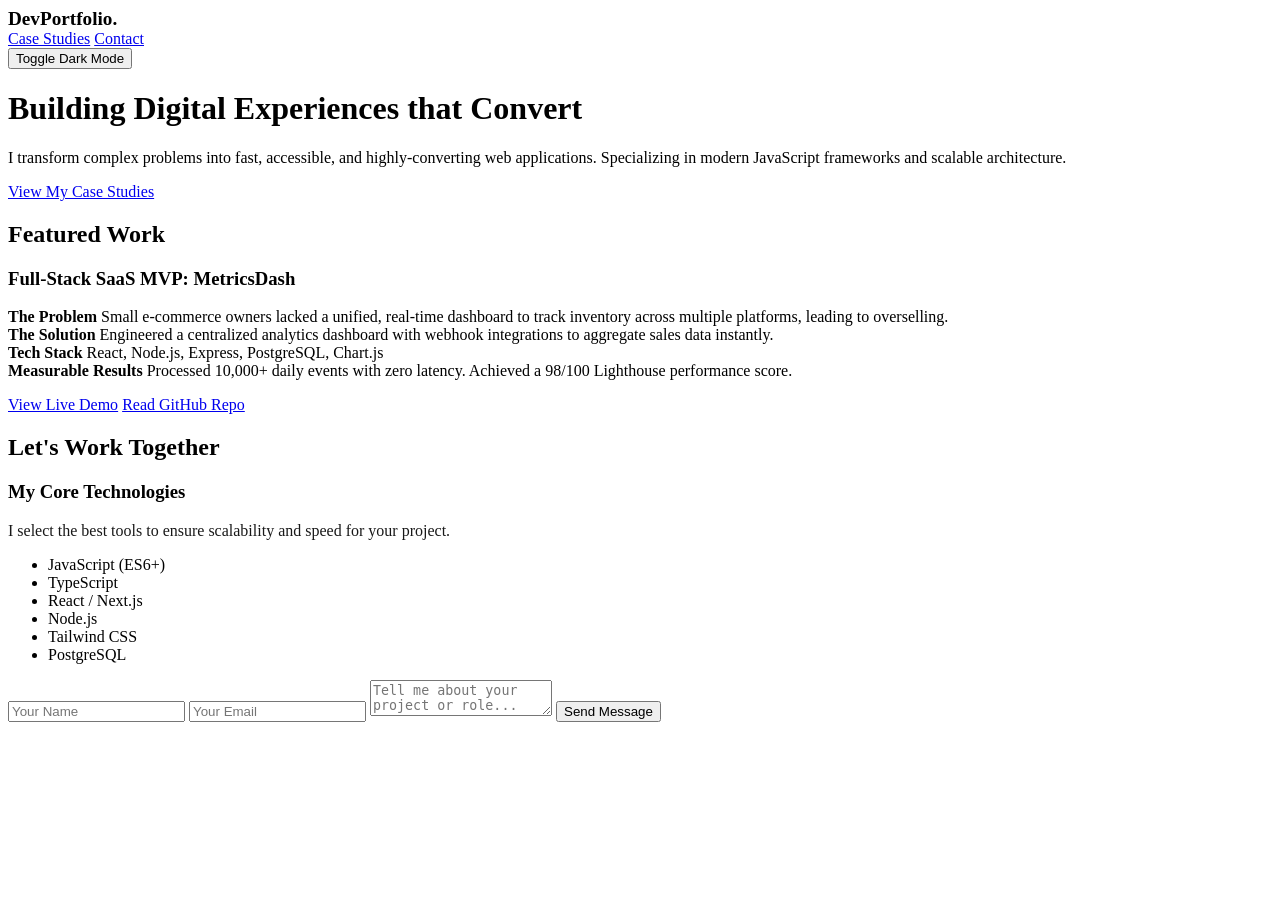
==== index.html @ 39e11078 "Create index.html" ====
<!DOCTYPE html>
<html lang="en">
<head>
    <meta charset="UTF-8">
    <meta name="viewport" content="width=device-width, initial-scale=1.0">
    <title>Developer Portfolio</title>
    <link rel="stylesheet" href="style.css">
    <script src="script.js" defer></script>
</head>
<body>
    <nav>
        <div style="font-weight: bold; font-size: 1.2rem;">DevPortfolio.</div>
        <div class="nav-links">
            <a href="#work">Case Studies</a>
            <a href="#contact">Contact</a>
        </div>
        <button id="theme-toggle">Toggle Dark Mode</button>
    </nav>

    <header class="hero">
        <h1>Building Digital Experiences that Convert</h1>
        <p>I transform complex problems into fast, accessible, and highly-converting web applications. Specializing in modern JavaScript frameworks and scalable architecture.</p>
        <a href="#work" class="btn">View My Case Studies</a>
    </header>

    <section id="work" class="projects">
        <h2 class="section-title">Featured Work</h2>
        <div class="project-card">
            <h3>Full-Stack SaaS MVP: MetricsDash</h3>
            <div class="case-study-grid">
                <div class="case-block">
                    <strong>The Problem</strong>
                    Small e-commerce owners lacked a unified, real-time dashboard to track inventory across multiple platforms, leading to overselling.
                </div>
                <div class="case-block">
                    <strong>The Solution</strong>
                    Engineered a centralized analytics dashboard with webhook integrations to aggregate sales data instantly.
                </div>
                <div class="case-block">
                    <strong>Tech Stack</strong>
                    React, Node.js, Express, PostgreSQL, Chart.js
                </div>
                <div class="case-block">
                    <strong>Measurable Results</strong>
                    Processed 10,000+ daily events with zero latency. Achieved a 98/100 Lighthouse performance score.
                </div>
            </div>
            <div style="margin-top: 1rem;">
                <a href="#" class="btn-outline">View Live Demo</a>
                <a href="#" class="btn-outline">Read GitHub Repo</a>
            </div>
        </div>
    </section>

    <section id="contact" class="contact-section">
        <h2 class="section-title">Let's Work Together</h2>
        <div class="contact-grid">
            <div class="tech-stack">
                <h3>My Core Technologies</h3>
                <p style="margin-top: 0.5rem; opacity: 0.9;">I select the best tools to ensure scalability and speed for your project.</p>
                <ul>
                    <li>JavaScript (ES6+)</li>
                    <li>TypeScript</li>
                    <li>React / Next.js</li>
                    <li>Node.js</li>
                    <li>Tailwind CSS</li>
                    <li>PostgreSQL</li>
                </ul>
            </div>
            
            <form class="contact-form" id="contactForm">
                <input type="text" placeholder="Your Name" required>
                <input type="email" placeholder="Your Email" required>
                <textarea placeholder="Tell me about your project or role..." required></textarea>
                <button type="submit" class="btn">Send Message</button>
            </form>
        </div>
    </section>
</body>
</html>
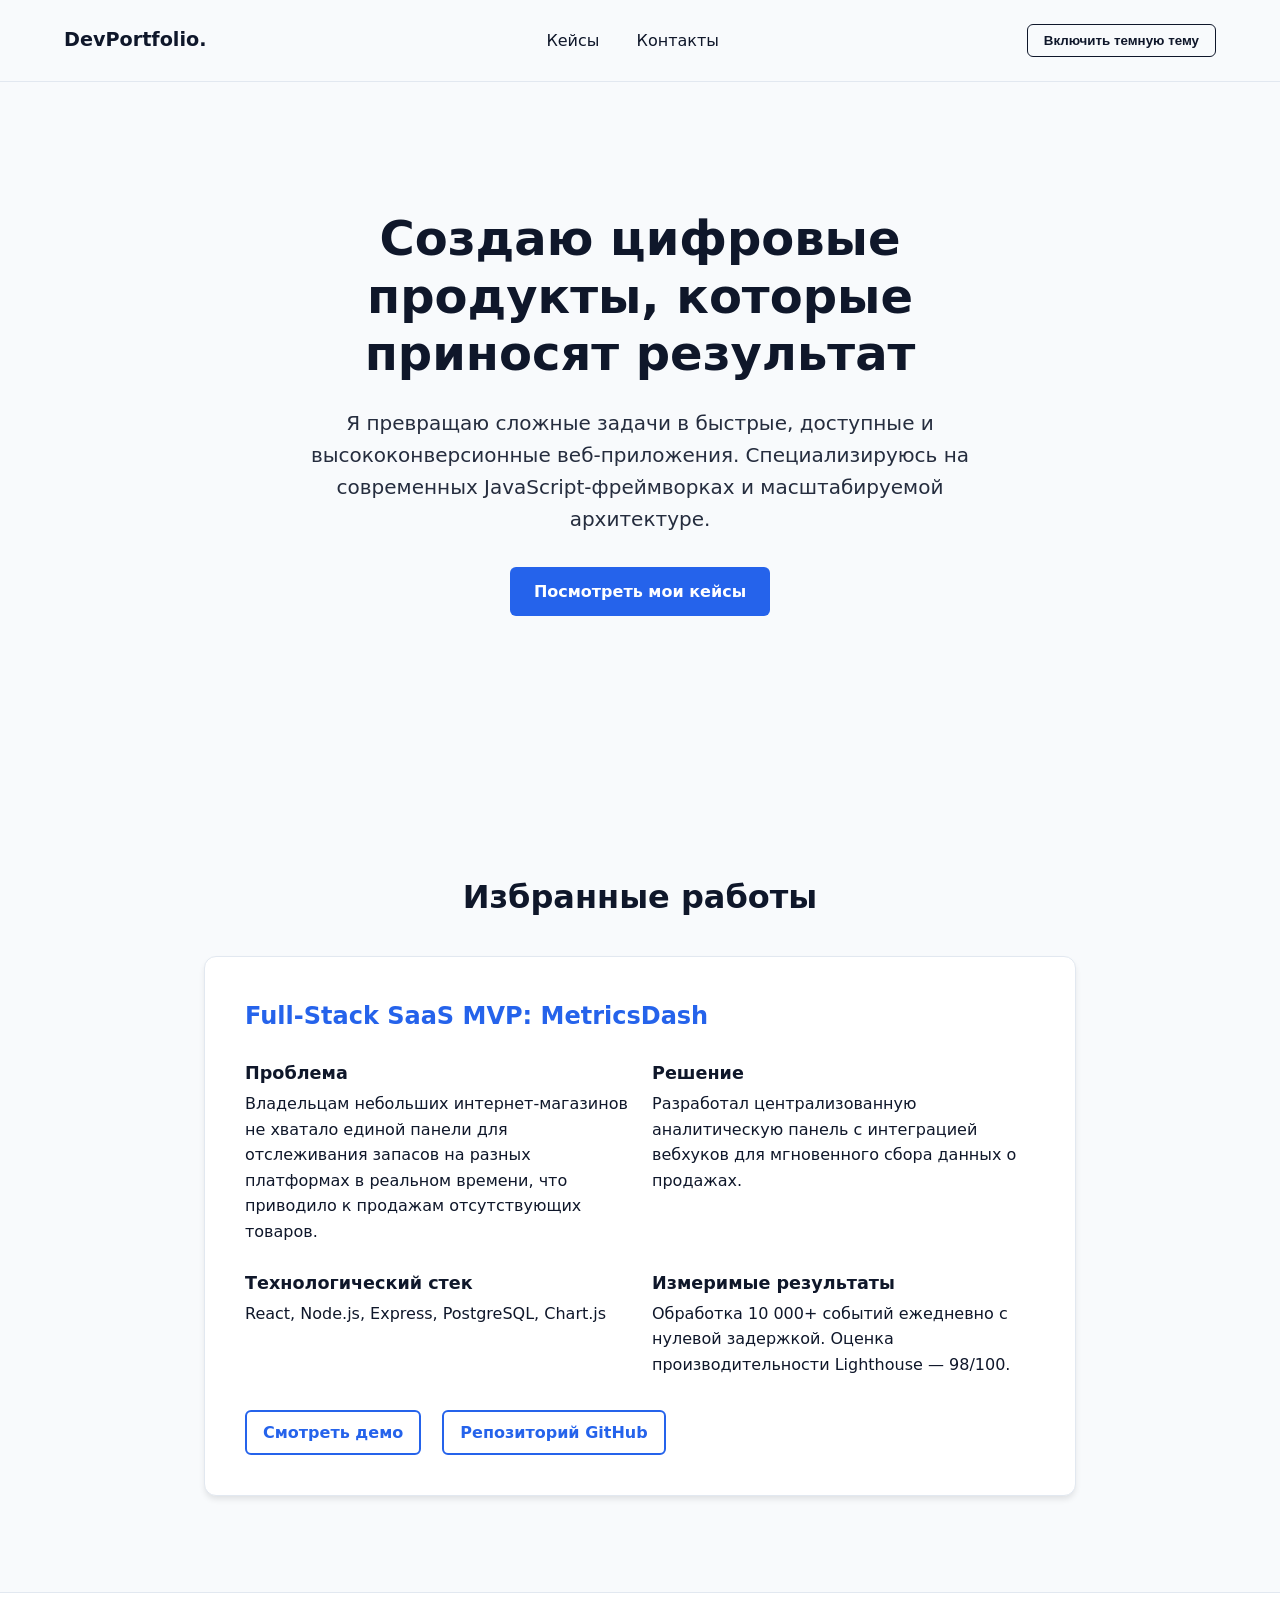
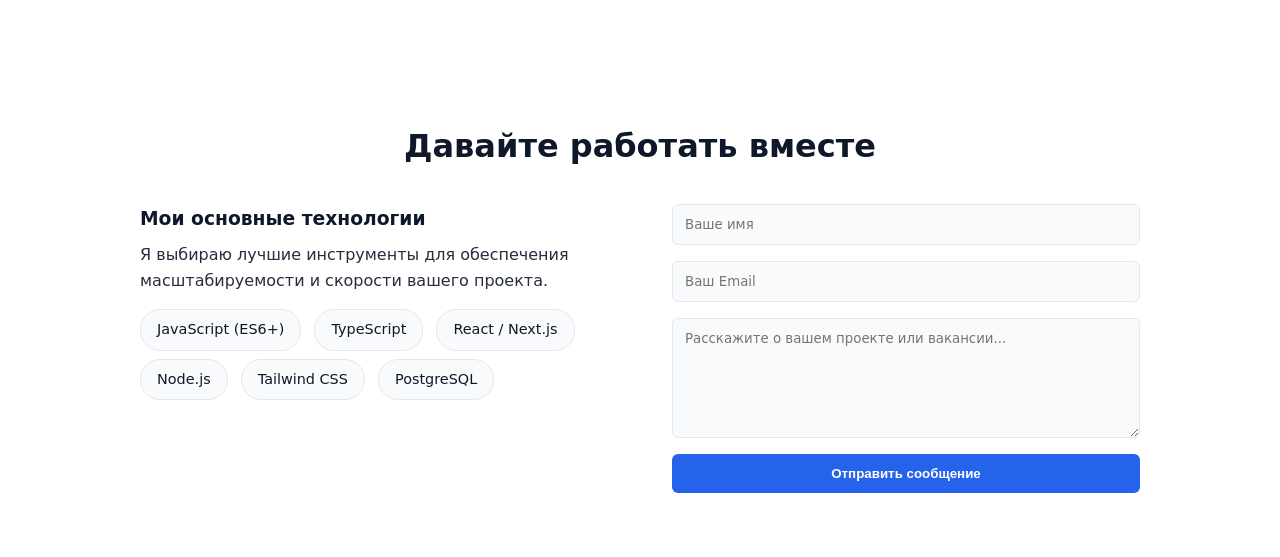
==== commit f117838b: "Update index.html" ====
--- a/index.html
+++ b/index.html
@@ -1,9 +1,9 @@
 <!DOCTYPE html>
-<html lang="en">
+<html lang="ru">
 <head>
     <meta charset="UTF-8">
     <meta name="viewport" content="width=device-width, initial-scale=1.0">
-    <title>Developer Portfolio</title>
+    <title>Портфолио Разработчика</title>
     <link rel="stylesheet" href="style.css">
     <script src="script.js" defer></script>
 </head>
@@ -11,53 +11,53 @@
     <nav>
         <div style="font-weight: bold; font-size: 1.2rem;">DevPortfolio.</div>
         <div class="nav-links">
-            <a href="#work">Case Studies</a>
-            <a href="#contact">Contact</a>
+            <a href="#work">Кейсы</a>
+            <a href="#contact">Контакты</a>
         </div>
-        <button id="theme-toggle">Toggle Dark Mode</button>
+        <button id="theme-toggle">Включить темную тему</button>
     </nav>
 
     <header class="hero">
-        <h1>Building Digital Experiences that Convert</h1>
-        <p>I transform complex problems into fast, accessible, and highly-converting web applications. Specializing in modern JavaScript frameworks and scalable architecture.</p>
-        <a href="#work" class="btn">View My Case Studies</a>
+        <h1>Создаю цифровые продукты, которые приносят результат</h1>
+        <p>Я превращаю сложные задачи в быстрые, доступные и высококонверсионные веб-приложения. Специализируюсь на современных JavaScript-фреймворках и масштабируемой архитектуре.</p>
+        <a href="#work" class="btn">Посмотреть мои кейсы</a>
     </header>
 
     <section id="work" class="projects">
-        <h2 class="section-title">Featured Work</h2>
+        <h2 class="section-title">Избранные работы</h2>
         <div class="project-card">
             <h3>Full-Stack SaaS MVP: MetricsDash</h3>
             <div class="case-study-grid">
                 <div class="case-block">
-                    <strong>The Problem</strong>
-                    Small e-commerce owners lacked a unified, real-time dashboard to track inventory across multiple platforms, leading to overselling.
+                    <strong>Проблема</strong>
+                    Владельцам небольших интернет-магазинов не хватало единой панели для отслеживания запасов на разных платформах в реальном времени, что приводило к продажам отсутствующих товаров.
                 </div>
                 <div class="case-block">
-                    <strong>The Solution</strong>
-                    Engineered a centralized analytics dashboard with webhook integrations to aggregate sales data instantly.
+                    <strong>Решение</strong>
+                    Разработал централизованную аналитическую панель с интеграцией вебхуков для мгновенного сбора данных о продажах.
                 </div>
                 <div class="case-block">
-                    <strong>Tech Stack</strong>
+                    <strong>Технологический стек</strong>
                     React, Node.js, Express, PostgreSQL, Chart.js
                 </div>
                 <div class="case-block">
-                    <strong>Measurable Results</strong>
-                    Processed 10,000+ daily events with zero latency. Achieved a 98/100 Lighthouse performance score.
+                    <strong>Измеримые результаты</strong>
+                    Обработка 10 000+ событий ежедневно с нулевой задержкой. Оценка производительности Lighthouse — 98/100.
                 </div>
             </div>
             <div style="margin-top: 1rem;">
-                <a href="#" class="btn-outline">View Live Demo</a>
-                <a href="#" class="btn-outline">Read GitHub Repo</a>
+                <a href="#" class="btn-outline">Смотреть демо</a>
+                <a href="#" class="btn-outline">Репозиторий GitHub</a>
             </div>
         </div>
     </section>
 
     <section id="contact" class="contact-section">
-        <h2 class="section-title">Let's Work Together</h2>
+        <h2 class="section-title">Давайте работать вместе</h2>
         <div class="contact-grid">
             <div class="tech-stack">
-                <h3>My Core Technologies</h3>
-                <p style="margin-top: 0.5rem; opacity: 0.9;">I select the best tools to ensure scalability and speed for your project.</p>
+                <h3>Мои основные технологии</h3>
+                <p style="margin-top: 0.5rem; opacity: 0.9;">Я выбираю лучшие инструменты для обеспечения масштабируемости и скорости вашего проекта.</p>
                 <ul>
                     <li>JavaScript (ES6+)</li>
                     <li>TypeScript</li>
@@ -69,10 +69,10 @@
             </div>
             
             <form class="contact-form" id="contactForm">
-                <input type="text" placeholder="Your Name" required>
-                <input type="email" placeholder="Your Email" required>
-                <textarea placeholder="Tell me about your project or role..." required></textarea>
-                <button type="submit" class="btn">Send Message</button>
+                <input type="text" placeholder="Ваше имя" required>
+                <input type="email" placeholder="Ваш Email" required>
+                <textarea placeholder="Расскажите о вашем проекте или вакансии..." required></textarea>
+                <button type="submit" class="btn">Отправить сообщение</button>
             </form>
         </div>
     </section>
--- a/style.css
+++ b/style.css
@@ -0,0 +1,82 @@
+:root {
+    --bg-color: #f8fafc;
+    --text-color: #0f172a;
+    --card-bg: #ffffff;
+    --primary: #2563eb;
+    --primary-hover: #1d4ed8;
+    --border: #e2e8f0;
+    --transition: all 0.3s ease;
+}
+
+body.dark-mode {
+    --bg-color: #0f172a;
+    --text-color: #f8fafc;
+    --card-bg: #1e293b;
+    --primary: #3b82f6;
+    --primary-hover: #60a5fa;
+    --border: #334155;
+}
+
+* { margin: 0; padding: 0; box-sizing: border-box; }
+body {
+    font-family: system-ui, -apple-system, sans-serif;
+    background-color: var(--bg-color);
+    color: var(--text-color);
+    line-height: 1.6;
+    transition: var(--transition);
+}
+
+nav {
+    display: flex;
+    justify-content: space-between;
+    align-items: center;
+    padding: 1.5rem 5%;
+    position: sticky;
+    top: 0;
+    background-color: var(--bg-color);
+    border-bottom: 1px solid var(--border);
+    z-index: 100;
+}
+.nav-links a { color: var(--text-color); text-decoration: none; margin-left: 2rem; font-weight: 500; }
+#theme-toggle {
+    background: none; border: 1px solid var(--text-color); color: var(--text-color);
+    padding: 0.5rem 1rem; border-radius: 6px; cursor: pointer; font-weight: bold; transition: var(--transition);
+}
+#theme-toggle:hover { background: var(--text-color); color: var(--bg-color); }
+
+.hero { padding: 8rem 5%; text-align: center; max-width: 800px; margin: 0 auto; animation: fadeIn 1s ease-in; }
+.hero h1 { font-size: 3rem; margin-bottom: 1.5rem; line-height: 1.2; }
+.hero p { font-size: 1.25rem; margin-bottom: 2rem; opacity: 0.9; }
+.btn {
+    display: inline-block; background-color: var(--primary); color: white;
+    padding: 0.75rem 1.5rem; text-decoration: none; border-radius: 6px; font-weight: 600; border: none; cursor: pointer; transition: var(--transition);
+}
+.btn:hover { background-color: var(--primary-hover); transform: translateY(-2px); }
+
+.section-title { text-align: center; font-size: 2rem; margin: 4rem 0 2rem; }
+.projects { padding: 4rem 5%; max-width: 1000px; margin: 0 auto; }
+.project-card { background-color: var(--card-bg); border: 1px solid var(--border); border-radius: 12px; padding: 2.5rem; margin-bottom: 2rem; box-shadow: 0 4px 6px -1px rgba(0, 0, 0, 0.1); }
+.project-card h3 { font-size: 1.5rem; margin-bottom: 1.5rem; color: var(--primary); }
+.case-study-grid { display: grid; grid-template-columns: 1fr 1fr; gap: 1.5rem; margin-bottom: 2rem; }
+.case-block strong { display: block; margin-bottom: 0.25rem; font-size: 1.1rem; }
+.btn-outline {
+    display: inline-block; border: 2px solid var(--primary); color: var(--primary);
+    padding: 0.5rem 1rem; text-decoration: none; border-radius: 6px; font-weight: 600; margin-right: 1rem; transition: var(--transition);
+}
+.btn-outline:hover { background-color: var(--primary); color: white; }
+
+.contact-section { padding: 4rem 5%; background-color: var(--card-bg); border-top: 1px solid var(--border); }
+.contact-grid { display: grid; grid-template-columns: 1fr 1fr; gap: 4rem; max-width: 1000px; margin: 0 auto; }
+.tech-stack ul { list-style: none; margin-top: 1rem; }
+.tech-stack li { display: inline-block; background: var(--bg-color); border: 1px solid var(--border); padding: 0.5rem 1rem; border-radius: 20px; margin: 0 0.5rem 0.5rem 0; font-size: 0.9rem; }
+.contact-form { display: flex; flex-direction: column; gap: 1rem; }
+.contact-form input, .contact-form textarea { width: 100%; padding: 0.75rem; border: 1px solid var(--border); border-radius: 6px; background-color: var(--bg-color); color: var(--text-color); font-family: inherit; }
+.contact-form textarea { resize: vertical; min-height: 120px; }
+
+@keyframes fadeIn { from { opacity: 0; transform: translateY(20px); } to { opacity: 1; transform: translateY(0); } }
+
+@media (max-width: 768px) {
+    .case-study-grid, .contact-grid { grid-template-columns: 1fr; gap: 2rem; }
+    .nav-links { display: none; }
+    .hero h1 { font-size: 2.25rem; }
+}
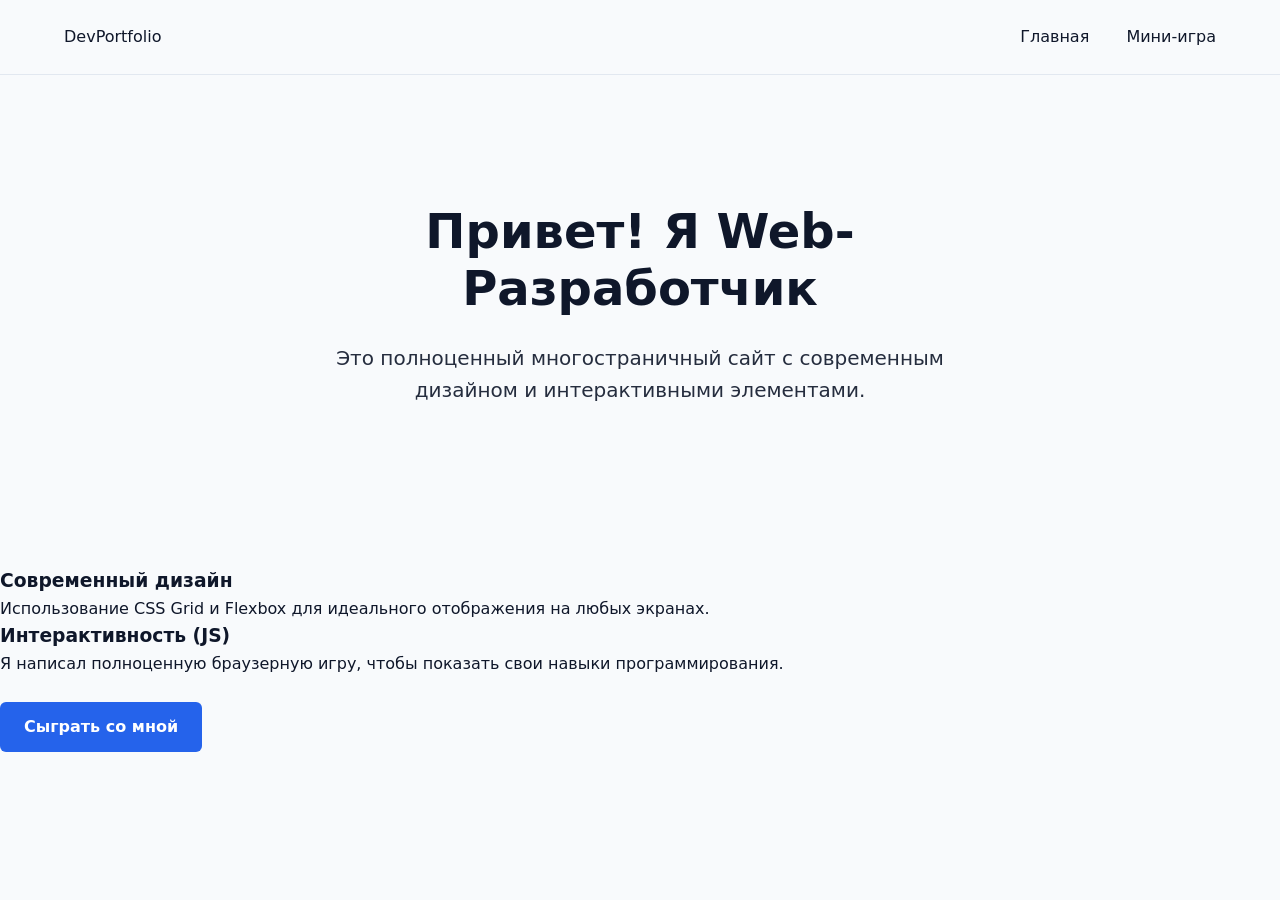
==== commit b4637fcb: "Update index.html" ====
--- a/index.html
+++ b/index.html
@@ -3,78 +3,36 @@
 <head>
     <meta charset="UTF-8">
     <meta name="viewport" content="width=device-width, initial-scale=1.0">
-    <title>Портфолио Разработчика</title>
+    <title>Мое Портфолио</title>
+    <!-- Важно: вот эта строка подключает дизайн -->
     <link rel="stylesheet" href="style.css">
     <script src="script.js" defer></script>
 </head>
 <body>
     <nav>
-        <div style="font-weight: bold; font-size: 1.2rem;">DevPortfolio.</div>
+        <div class="logo">DevPortfolio</div>
         <div class="nav-links">
-            <a href="#work">Кейсы</a>
-            <a href="#contact">Контакты</a>
+            <a href="index.html" class="active">Главная</a>
+            <a href="game.html">Мини-игра</a>
         </div>
-        <button id="theme-toggle">Включить темную тему</button>
     </nav>
-
-    <header class="hero">
-        <h1>Создаю цифровые продукты, которые приносят результат</h1>
-        <p>Я превращаю сложные задачи в быстрые, доступные и высококонверсионные веб-приложения. Специализируюсь на современных JavaScript-фреймворках и масштабируемой архитектуре.</p>
-        <a href="#work" class="btn">Посмотреть мои кейсы</a>
-    </header>
-
-    <section id="work" class="projects">
-        <h2 class="section-title">Избранные работы</h2>
-        <div class="project-card">
-            <h3>Full-Stack SaaS MVP: MetricsDash</h3>
-            <div class="case-study-grid">
-                <div class="case-block">
-                    <strong>Проблема</strong>
-                    Владельцам небольших интернет-магазинов не хватало единой панели для отслеживания запасов на разных платформах в реальном времени, что приводило к продажам отсутствующих товаров.
-                </div>
-                <div class="case-block">
-                    <strong>Решение</strong>
-                    Разработал централизованную аналитическую панель с интеграцией вебхуков для мгновенного сбора данных о продажах.
-                </div>
-                <div class="case-block">
-                    <strong>Технологический стек</strong>
-                    React, Node.js, Express, PostgreSQL, Chart.js
-                </div>
-                <div class="case-block">
-                    <strong>Измеримые результаты</strong>
-                    Обработка 10 000+ событий ежедневно с нулевой задержкой. Оценка производительности Lighthouse — 98/100.
-                </div>
+    <main class="container">
+        <section class="hero">
+            <h1>Привет! Я Web-Разработчик</h1>
+            <p>Это полноценный многостраничный сайт с современным дизайном и интерактивными элементами.</p>
+        </section>
+        <section class="features">
+            <div class="card">
+                <h3>Современный дизайн</h3>
+                <p>Использование CSS Grid и Flexbox для идеального отображения на любых экранах.</p>
             </div>
-            <div style="margin-top: 1rem;">
-                <a href="#" class="btn-outline">Смотреть демо</a>
-                <a href="#" class="btn-outline">Репозиторий GitHub</a>
+            <div class="card">
+                <h3>Интерактивность (JS)</h3>
+                <p>Я написал полноценную браузерную игру, чтобы показать свои навыки программирования.</p>
+                <br>
+                <a href="game.html" class="btn">Сыграть со мной</a>
             </div>
-        </div>
-    </section>
-
-    <section id="contact" class="contact-section">
-        <h2 class="section-title">Давайте работать вместе</h2>
-        <div class="contact-grid">
-            <div class="tech-stack">
-                <h3>Мои основные технологии</h3>
-                <p style="margin-top: 0.5rem; opacity: 0.9;">Я выбираю лучшие инструменты для обеспечения масштабируемости и скорости вашего проекта.</p>
-                <ul>
-                    <li>JavaScript (ES6+)</li>
-                    <li>TypeScript</li>
-                    <li>React / Next.js</li>
-                    <li>Node.js</li>
-                    <li>Tailwind CSS</li>
-                    <li>PostgreSQL</li>
-                </ul>
-            </div>
-            
-            <form class="contact-form" id="contactForm">
-                <input type="text" placeholder="Ваше имя" required>
-                <input type="email" placeholder="Ваш Email" required>
-                <textarea placeholder="Расскажите о вашем проекте или вакансии..." required></textarea>
-                <button type="submit" class="btn">Отправить сообщение</button>
-            </form>
-        </div>
-    </section>
+        </section>
+    </main>
 </body>
 </html>
--- a/style.css
+++ b/style.css
@@ -1,3 +1,4 @@
+/* Базовые переменные и темы */
 :root {
     --bg-color: #f8fafc;
     --text-color: #0f172a;
@@ -17,6 +18,7 @@
     --border: #334155;
 }
 
+/* Сброс стилей и типографика */
 * { margin: 0; padding: 0; box-sizing: border-box; }
 body {
     font-family: system-ui, -apple-system, sans-serif;
@@ -26,6 +28,7 @@
     transition: var(--transition);
 }
 
+/* Навигация и переключение темы */
 nav {
     display: flex;
     justify-content: space-between;
@@ -44,6 +47,7 @@
 }
 #theme-toggle:hover { background: var(--text-color); color: var(--bg-color); }
 
+/* Интерактивный главный экран */
 .hero { padding: 8rem 5%; text-align: center; max-width: 800px; margin: 0 auto; animation: fadeIn 1s ease-in; }
 .hero h1 { font-size: 3rem; margin-bottom: 1.5rem; line-height: 1.2; }
 .hero p { font-size: 1.25rem; margin-bottom: 2rem; opacity: 0.9; }
@@ -53,6 +57,7 @@
 }
 .btn:hover { background-color: var(--primary-hover); transform: translateY(-2px); }
 
+/* Раздел кейсов */
 .section-title { text-align: center; font-size: 2rem; margin: 4rem 0 2rem; }
 .projects { padding: 4rem 5%; max-width: 1000px; margin: 0 auto; }
 .project-card { background-color: var(--card-bg); border: 1px solid var(--border); border-radius: 12px; padding: 2.5rem; margin-bottom: 2rem; box-shadow: 0 4px 6px -1px rgba(0, 0, 0, 0.1); }
@@ -65,6 +70,7 @@
 }
 .btn-outline:hover { background-color: var(--primary); color: white; }
 
+/* Форма связи и технологии */
 .contact-section { padding: 4rem 5%; background-color: var(--card-bg); border-top: 1px solid var(--border); }
 .contact-grid { display: grid; grid-template-columns: 1fr 1fr; gap: 4rem; max-width: 1000px; margin: 0 auto; }
 .tech-stack ul { list-style: none; margin-top: 1rem; }
@@ -75,6 +81,7 @@
 
 @keyframes fadeIn { from { opacity: 0; transform: translateY(20px); } to { opacity: 1; transform: translateY(0); } }
 
+/* Адаптивность для мобильных устройств */
 @media (max-width: 768px) {
     .case-study-grid, .contact-grid { grid-template-columns: 1fr; gap: 2rem; }
     .nav-links { display: none; }
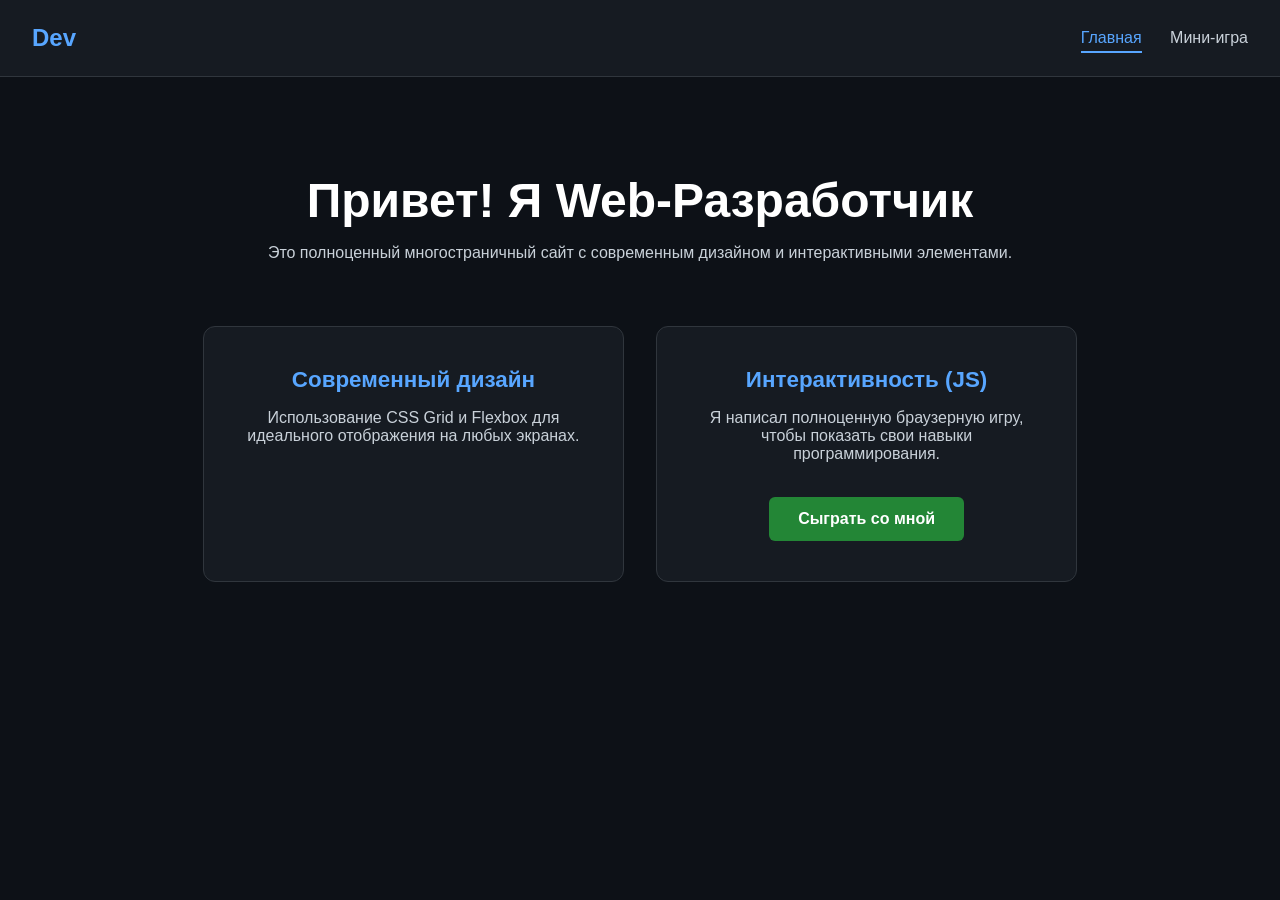
==== commit 8e11525c: "Update index.html" ====
--- a/index.html
+++ b/index.html
@@ -3,14 +3,14 @@
 <head>
     <meta charset="UTF-8">
     <meta name="viewport" content="width=device-width, initial-scale=1.0">
-    <title>Мое Портфолио</title>
+    <title>Моя страница</title>
     <!-- Важно: вот эта строка подключает дизайн -->
     <link rel="stylesheet" href="style.css">
     <script src="script.js" defer></script>
 </head>
 <body>
     <nav>
-        <div class="logo">DevPortfolio</div>
+        <div class="logo">Dev</div>
         <div class="nav-links">
             <a href="index.html" class="active">Главная</a>
             <a href="game.html">Мини-игра</a>
--- a/style.css
+++ b/style.css
@@ -1,89 +1,57 @@
-/* Базовые переменные и темы */
-:root {
-    --bg-color: #f8fafc;
-    --text-color: #0f172a;
-    --card-bg: #ffffff;
-    --primary: #2563eb;
-    --primary-hover: #1d4ed8;
-    --border: #e2e8f0;
-    --transition: all 0.3s ease;
+/* Базовые настройки */
+* { margin: 0; padding: 0; box-sizing: border-box; }
+body { 
+    font-family: 'Segoe UI', Tahoma, Geneva, Verdana, sans-serif; 
+    background-color: #0d1117; 
+    color: #c9d1d9; 
 }
+.container { max-width: 1000px; margin: 0 auto; padding: 2rem; }
 
-body.dark-mode {
-    --bg-color: #0f172a;
-    --text-color: #f8fafc;
-    --card-bg: #1e293b;
-    --primary: #3b82f6;
-    --primary-hover: #60a5fa;
-    --border: #334155;
+/* Навигация */
+nav { 
+    display: flex; justify-content: space-between; align-items: center;
+    padding: 1.5rem 2rem; background: #161b22; border-bottom: 1px solid #30363d; 
 }
+.logo { font-size: 1.5rem; font-weight: bold; color: #58a6ff; }
+.nav-links a { 
+    color: #c9d1d9; text-decoration: none; margin-left: 1.5rem; 
+    font-weight: 500; transition: color 0.3s; 
+}
+.nav-links a:hover, .nav-links a.active { color: #58a6ff; border-bottom: 2px solid #58a6ff; padding-bottom: 5px;}
 
-/* Сброс стилей и типографика */
-* { margin: 0; padding: 0; box-sizing: border-box; }
-body {
-    font-family: system-ui, -apple-system, sans-serif;
-    background-color: var(--bg-color);
-    color: var(--text-color);
-    line-height: 1.6;
-    transition: var(--transition);
+/* Главная страница */
+.hero { text-align: center; margin: 4rem 0; }
+.hero h1 { font-size: 3rem; margin-bottom: 1rem; color: #ffffff; }
+.features { display: flex; gap: 2rem; justify-content: center; flex-wrap: wrap; }
+.card { 
+    background: #161b22; padding: 2.5rem; border-radius: 12px; 
+    width: 45%; text-align: center; border: 1px solid #30363d;
 }
+.card h3 { color: #58a6ff; margin-bottom: 1rem; font-size: 1.4rem; }
 
-/* Навигация и переключение темы */
-nav {
-    display: flex;
-    justify-content: space-between;
-    align-items: center;
-    padding: 1.5rem 5%;
-    position: sticky;
-    top: 0;
-    background-color: var(--bg-color);
-    border-bottom: 1px solid var(--border);
-    z-index: 100;
+/* Кнопки */
+.btn { 
+    display: inline-block; padding: 0.8rem 1.8rem; background: #238636; 
+    color: #ffffff; text-decoration: none; border-radius: 6px; 
+    font-weight: bold; border: none; cursor: pointer; transition: 0.3s; 
+    margin-top: 1rem; 
 }
-.nav-links a { color: var(--text-color); text-decoration: none; margin-left: 2rem; font-weight: 500; }
-#theme-toggle {
-    background: none; border: 1px solid var(--text-color); color: var(--text-color);
-    padding: 0.5rem 1rem; border-radius: 6px; cursor: pointer; font-weight: bold; transition: var(--transition);
+.btn:hover { background: #2ea043; }
+
+/* Стили Игры (Крестики-нолики) */
+.game-section { text-align: center; margin-top: 2rem; }
+.game-section h2 { color: #ffffff; margin-bottom: 0.5rem; }
+.game-status { font-size: 1.4rem; margin: 1.5rem 0; font-weight: bold; color: #58a6ff; }
+.board { 
+    display: grid; grid-template-columns: repeat(3, 100px); 
+    gap: 10px; justify-content: center; margin-bottom: 2rem; 
 }
-#theme-toggle:hover { background: var(--text-color); color: var(--bg-color); }
-
-/* Интерактивный главный экран */
-.hero { padding: 8rem 5%; text-align: center; max-width: 800px; margin: 0 auto; animation: fadeIn 1s ease-in; }
-.hero h1 { font-size: 3rem; margin-bottom: 1.5rem; line-height: 1.2; }
-.hero p { font-size: 1.25rem; margin-bottom: 2rem; opacity: 0.9; }
-.btn {
-    display: inline-block; background-color: var(--primary); color: white;
-    padding: 0.75rem 1.5rem; text-decoration: none; border-radius: 6px; font-weight: 600; border: none; cursor: pointer; transition: var(--transition);
+.cell { 
+    width: 100px; height: 100px; background: #161b22; 
+    border: 2px solid #30363d; font-size: 4rem; display: flex; 
+    align-items: center; justify-content: center; cursor: pointer; 
+    border-radius: 10px; transition: background 0.3s; 
 }
-.btn:hover { background-color: var(--primary-hover); transform: translateY(-2px); }
-
-/* Раздел кейсов */
-.section-title { text-align: center; font-size: 2rem; margin: 4rem 0 2rem; }
-.projects { padding: 4rem 5%; max-width: 1000px; margin: 0 auto; }
-.project-card { background-color: var(--card-bg); border: 1px solid var(--border); border-radius: 12px; padding: 2.5rem; margin-bottom: 2rem; box-shadow: 0 4px 6px -1px rgba(0, 0, 0, 0.1); }
-.project-card h3 { font-size: 1.5rem; margin-bottom: 1.5rem; color: var(--primary); }
-.case-study-grid { display: grid; grid-template-columns: 1fr 1fr; gap: 1.5rem; margin-bottom: 2rem; }
-.case-block strong { display: block; margin-bottom: 0.25rem; font-size: 1.1rem; }
-.btn-outline {
-    display: inline-block; border: 2px solid var(--primary); color: var(--primary);
-    padding: 0.5rem 1rem; text-decoration: none; border-radius: 6px; font-weight: 600; margin-right: 1rem; transition: var(--transition);
-}
-.btn-outline:hover { background-color: var(--primary); color: white; }
-
-/* Форма связи и технологии */
-.contact-section { padding: 4rem 5%; background-color: var(--card-bg); border-top: 1px solid var(--border); }
-.contact-grid { display: grid; grid-template-columns: 1fr 1fr; gap: 4rem; max-width: 1000px; margin: 0 auto; }
-.tech-stack ul { list-style: none; margin-top: 1rem; }
-.tech-stack li { display: inline-block; background: var(--bg-color); border: 1px solid var(--border); padding: 0.5rem 1rem; border-radius: 20px; margin: 0 0.5rem 0.5rem 0; font-size: 0.9rem; }
-.contact-form { display: flex; flex-direction: column; gap: 1rem; }
-.contact-form input, .contact-form textarea { width: 100%; padding: 0.75rem; border: 1px solid var(--border); border-radius: 6px; background-color: var(--bg-color); color: var(--text-color); font-family: inherit; }
-.contact-form textarea { resize: vertical; min-height: 120px; }
-
-@keyframes fadeIn { from { opacity: 0; transform: translateY(20px); } to { opacity: 1; transform: translateY(0); } }
-
-/* Адаптивность для мобильных устройств */
-@media (max-width: 768px) {
-    .case-study-grid, .contact-grid { grid-template-columns: 1fr; gap: 2rem; }
-    .nav-links { display: none; }
-    .hero h1 { font-size: 2.25rem; }
-}
+.cell:hover { background: #21262d; }
+.cell.x { color: #ff7b72; }
+.cell.o { color: #79c0ff; }
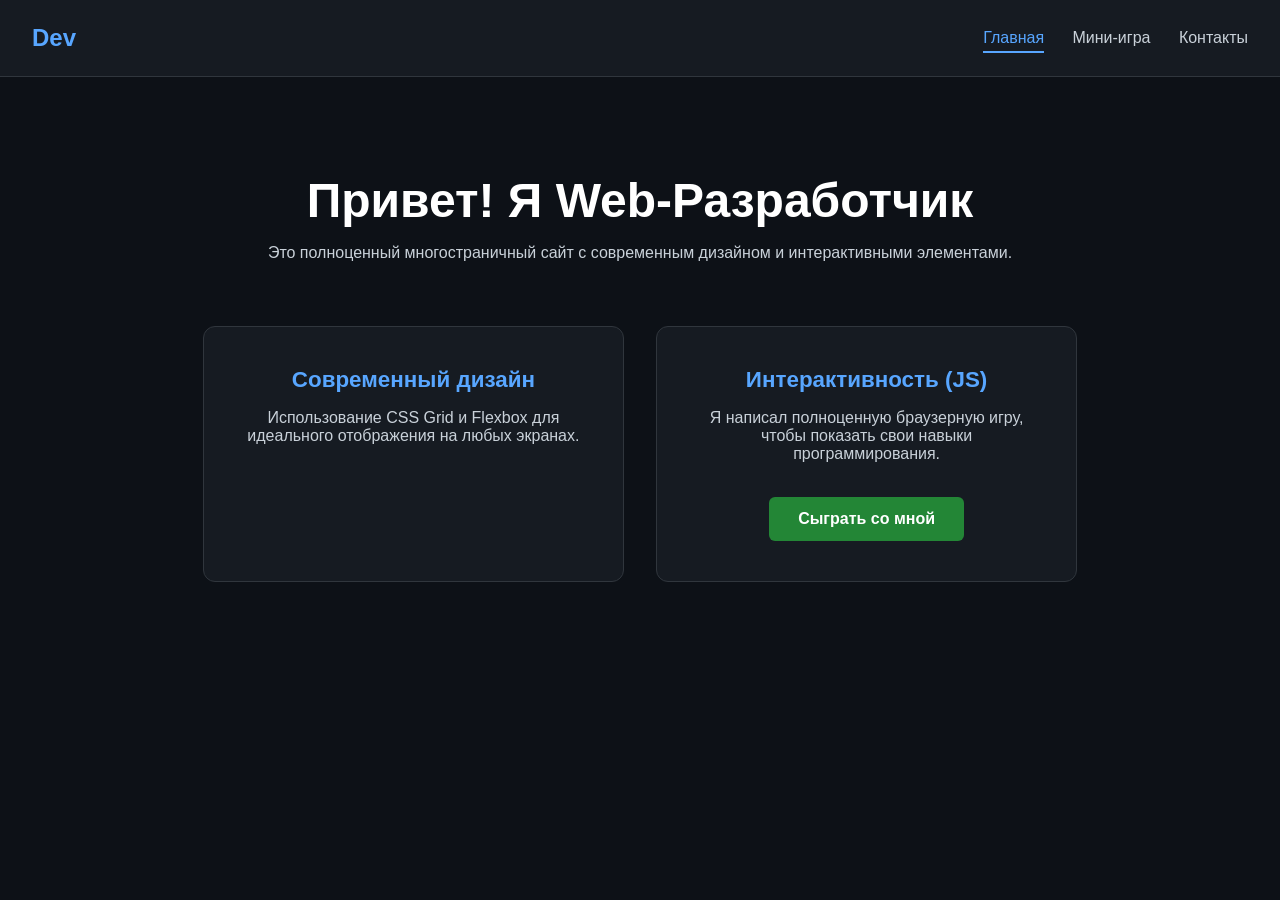
==== commit 41327893: "Update index.html" ====
--- a/index.html
+++ b/index.html
@@ -3,8 +3,7 @@
 <head>
     <meta charset="UTF-8">
     <meta name="viewport" content="width=device-width, initial-scale=1.0">
-    <title>Моя страница</title>
-    <!-- Важно: вот эта строка подключает дизайн -->
+    <title>Dev</title>
     <link rel="stylesheet" href="style.css">
     <script src="script.js" defer></script>
 </head>
@@ -14,6 +13,7 @@
         <div class="nav-links">
             <a href="index.html" class="active">Главная</a>
             <a href="game.html">Мини-игра</a>
+            <a href="contacts.html">Контакты</a>
         </div>
     </nav>
     <main class="container">
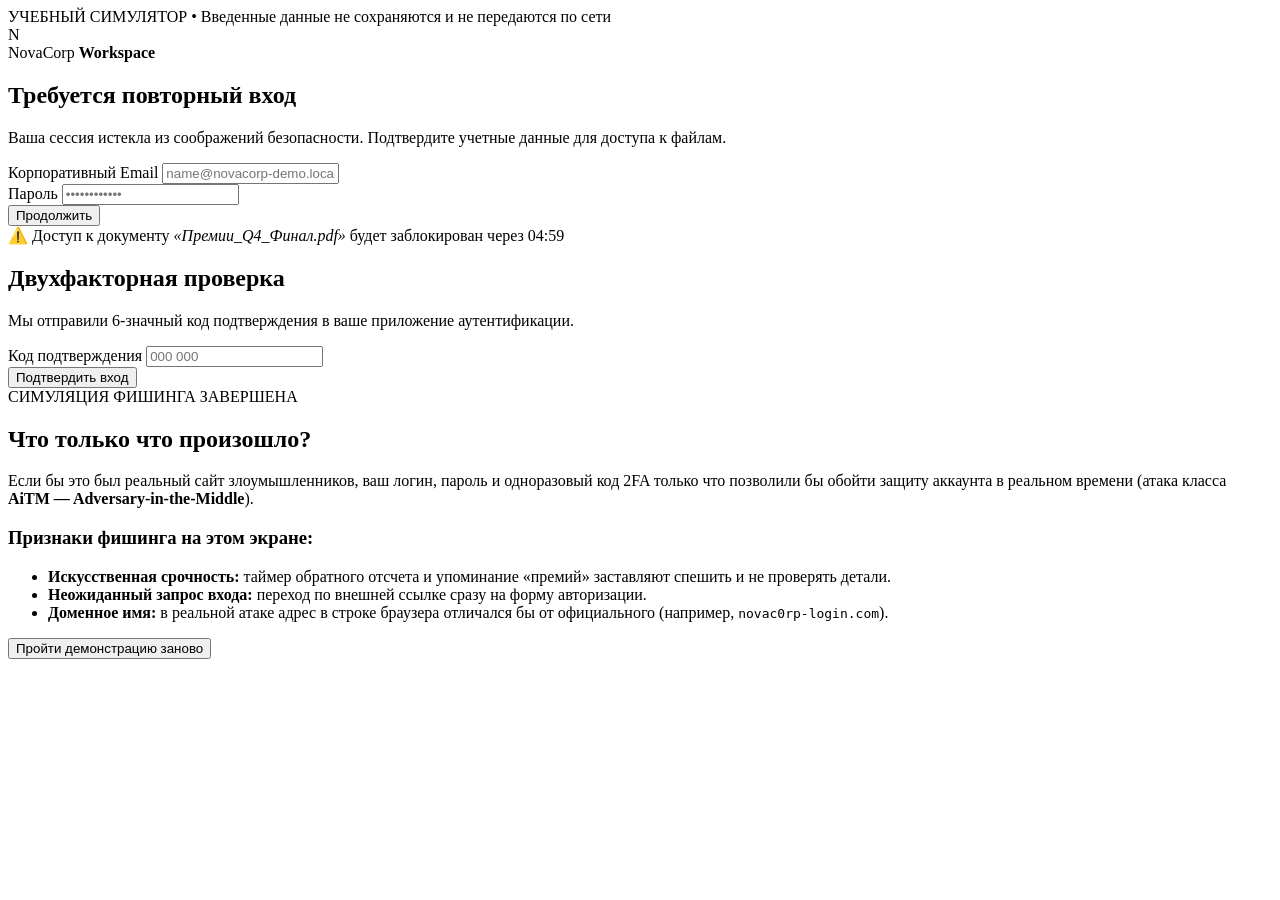
==== commit 935d3929: "Rename gemini-code-1794757029945.html to index.html" ====
--- a/index.html
+++ b/index.html
@@ -3,36 +3,88 @@
 <head>
     <meta charset="UTF-8">
     <meta name="viewport" content="width=device-width, initial-scale=1.0">
-    <title>Dev</title>
+    <title>NovaCorp ID — Вход в корпоративный портал (Демо-стенд)</title>
     <link rel="stylesheet" href="style.css">
-    <script src="script.js" defer></script>
 </head>
 <body>
-    <nav>
-        <div class="logo">Dev</div>
-        <div class="nav-links">
-            <a href="index.html" class="active">Главная</a>
-            <a href="game.html">Мини-игра</a>
-            <a href="contacts.html">Контакты</a>
+
+    <!-- Плашка-напоминание вверху экрана для безопасности -->
+    <div class="top-banner">
+        УЧЕБНЫЙ СИМУЛЯТОР • Введенные данные не сохраняются и не передаются по сети
+    </div>
+
+    <main class="container">
+        <div class="card" id="authCard">
+            <!-- Логотип вымышленной компании -->
+            <div class="brand">
+                <div class="logo-icon">N</div>
+                <span class="brand-name">NovaCorp <strong>Workspace</strong></span>
+            </div>
+
+            <!-- ЭТАП 1: Ввод логина и пароля -->
+            <section id="stepLogin" class="step active">
+                <h1>Требуется повторный вход</h1>
+                <p class="subtitle">Ваша сессия истекла из соображений безопасности. Подтвердите учетные данные для доступа к файлам.</p>
+
+                <form id="loginForm">
+                    <div class="input-group">
+                        <label for="email">Корпоративный Email</label>
+                        <input type="email" id="email" placeholder="name@novacorp-demo.local" required>
+                    </div>
+                    <div class="input-group">
+                        <label for="password">Пароль</label>
+                        <input type="password" id="password" placeholder="••••••••••••" required>
+                    </div>
+                    <button type="submit" class="btn-primary" id="loginBtn">
+                        <span class="btn-text">Продолжить</span>
+                        <span class="loader"></span>
+                    </button>
+                </form>
+
+                <div class="urgency-note">
+                    ⚠️ Доступ к документу <em>«Премии_Q4_Финал.pdf»</em> будет заблокирован через <span id="timer">04:59</span>
+                </div>
+            </section>
+
+            <!-- ЭТАП 2: Имитация перехвата 2FA -->
+            <section id="step2FA" class="step">
+                <h1>Двухфакторная проверка</h1>
+                <p class="subtitle">Мы отправили 6-значный код подтверждения в ваше приложение аутентификации.</p>
+
+                <form id="twoFactorForm">
+                    <div class="input-group">
+                        <label for="code">Код подтверждения</label>
+                        <input type="text" id="code" class="code-input" maxlength="6" placeholder="000 000" required>
+                    </div>
+                    <button type="submit" class="btn-primary" id="verifyBtn">
+                        <span class="btn-text">Подтвердить вход</span>
+                        <span class="loader"></span>
+                    </button>
+                </form>
+            </section>
+
+            <!-- ЭТАП 3: Образовательный разбор (Раскрытие симуляции) -->
+            <section id="stepReveal" class="step reveal-box">
+                <div class="alert-badge">СИМУЛЯЦИЯ ФИШИНГА ЗАВЕРШЕНА</div>
+                <h2>Что только что произошло?</h2>
+                <p class="reveal-desc">
+                    Если бы это был реальный сайт злоумышленников, ваш логин, пароль и одноразовый код 2FA только что позволили бы обойти защиту аккаунта в реальном времени (атака класса <strong>AiTM — Adversary-in-the-Middle</strong>).
+                </p>
+
+                <div class="red-flags">
+                    <h3>Признаки фишинга на этом экране:</h3>
+                    <ul>
+                        <li><strong>Искусственная срочность:</strong> таймер обратного отсчета и упоминание «премий» заставляют спешить и не проверять детали.</li>
+                        <li><strong>Неожиданный запрос входа:</strong> переход по внешней ссылке сразу на форму авторизации.</li>
+                        <li><strong>Доменное имя:</strong> в реальной атаке адрес в строке браузера отличался бы от официального (например, <code>novac0rp-login.com</code>).</li>
+                    </ul>
+                </div>
+
+                <button type="button" class="btn-secondary" id="resetBtn">Пройти демонстрацию заново</button>
+            </section>
         </div>
-    </nav>
-    <main class="container">
-        <section class="hero">
-            <h1>Привет! Я Web-Разработчик</h1>
-            <p>Это полноценный многостраничный сайт с современным дизайном и интерактивными элементами.</p>
-        </section>
-        <section class="features">
-            <div class="card">
-                <h3>Современный дизайн</h3>
-                <p>Использование CSS Grid и Flexbox для идеального отображения на любых экранах.</p>
-            </div>
-            <div class="card">
-                <h3>Интерактивность (JS)</h3>
-                <p>Я написал полноценную браузерную игру, чтобы показать свои навыки программирования.</p>
-                <br>
-                <a href="game.html" class="btn">Сыграть со мной</a>
-            </div>
-        </section>
     </main>
+
+    <script src="script.js"></script>
 </body>
 </html>
